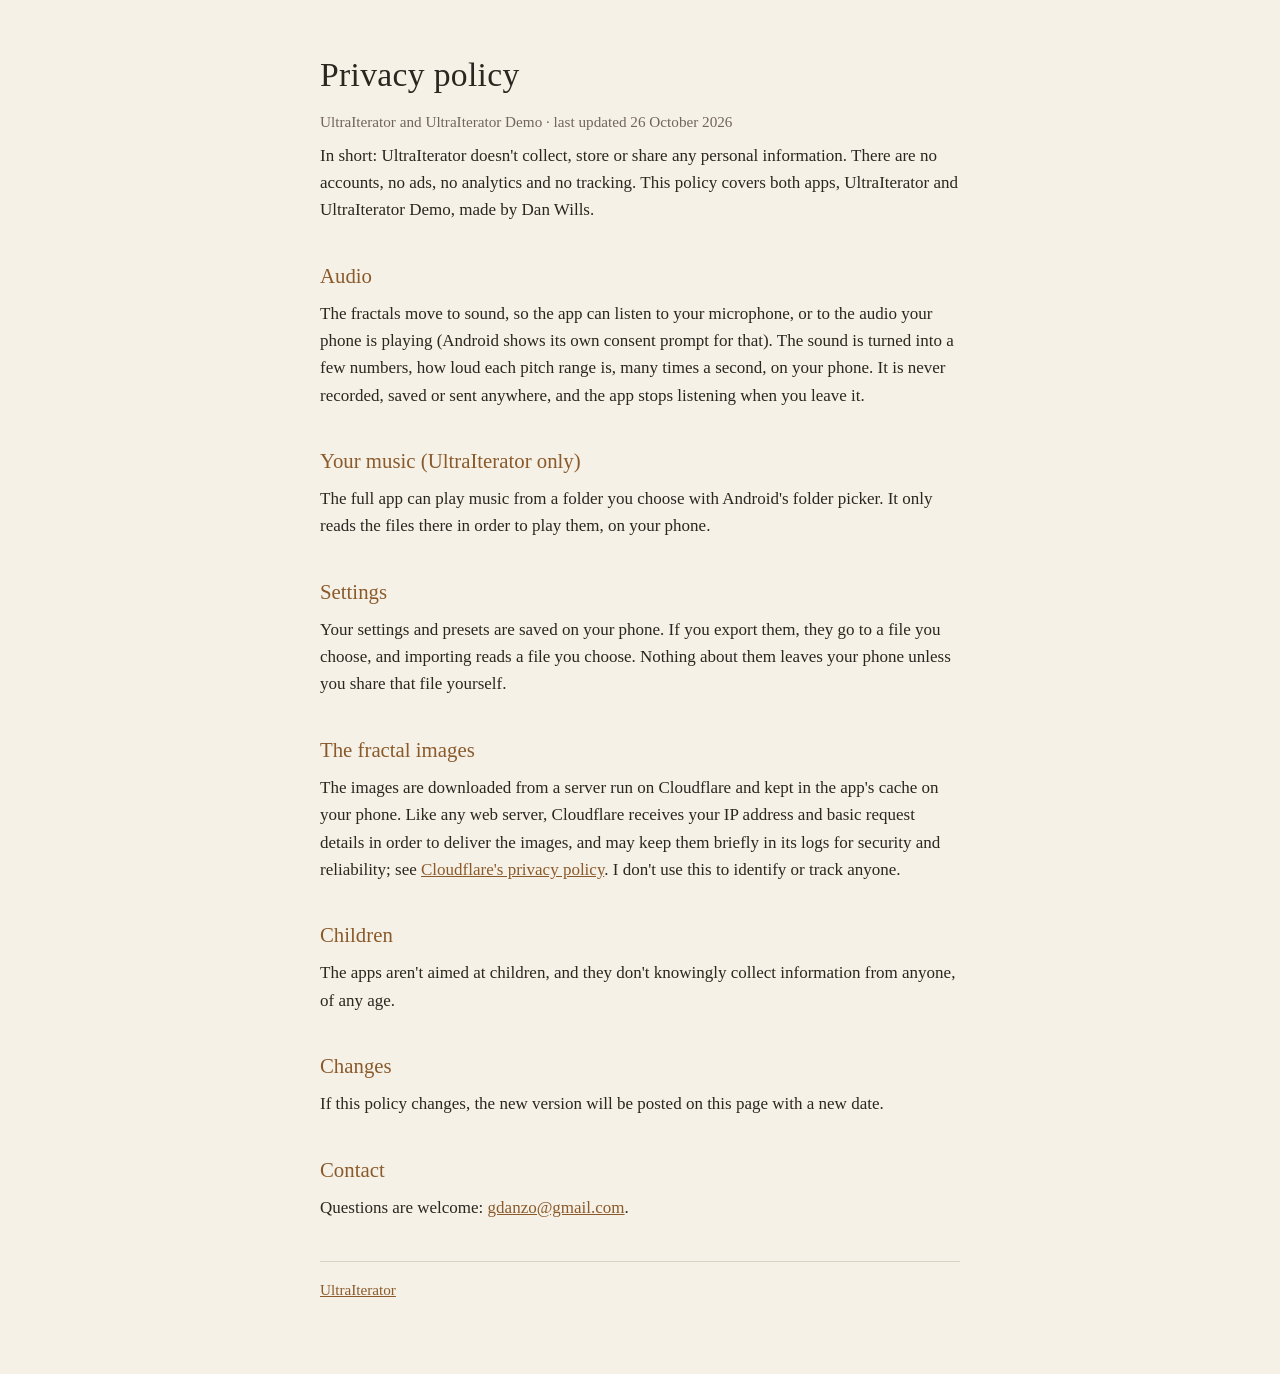
==== privacy/index.html @ 4a794d89 "UltraIterator's web pages: a home page and the privacy policy. Co-Authored-By: Claude Opus 5.5 <nore" ====
<!doctype html>
<html lang="en">
<head>
<meta charset="utf-8">
<meta name="viewport" content="width=device-width, initial-scale=1">
<title>UltraIterator Privacy</title>
<link rel="stylesheet" href="../style.css">
</head>
<body>
<main>
<h1>Privacy policy</h1>
<p class="muted">UltraIterator and UltraIterator Demo · last updated 26 October 2026</p>

<p>In short: UltraIterator doesn't collect, store or share any personal information. There are no accounts, no ads, no analytics and no tracking. This policy covers both apps, UltraIterator and UltraIterator Demo, made by Dan Wills.</p>

<h2>Audio</h2>
<p>The fractals move to sound, so the app can listen to your microphone, or to the audio your phone is playing (Android shows its own consent prompt for that). The sound is turned into a few numbers, how loud each pitch range is, many times a second, on your phone. It is never recorded, saved or sent anywhere, and the app stops listening when you leave it.</p>

<h2>Your music (UltraIterator only)</h2>
<p>The full app can play music from a folder you choose with Android's folder picker. It only reads the files there in order to play them, on your phone.</p>

<h2>Settings</h2>
<p>Your settings and presets are saved on your phone. If you export them, they go to a file you choose, and importing reads a file you choose. Nothing about them leaves your phone unless you share that file yourself.</p>

<h2>The fractal images</h2>
<p>The images are downloaded from a server run on Cloudflare and kept in the app's cache on your phone. Like any web server, Cloudflare receives your IP address and basic request details in order to deliver the images, and may keep them briefly in its logs for security and reliability; see <a href="https://www.cloudflare.com/privacypolicy/">Cloudflare's privacy policy</a>. I don't use this to identify or track anyone.</p>

<h2>Children</h2>
<p>The apps aren't aimed at children, and they don't knowingly collect information from anyone, of any age.</p>

<h2>Changes</h2>
<p>If this policy changes, the new version will be posted on this page with a new date.</p>

<h2>Contact</h2>
<p>Questions are welcome: <a href="mailto:gdanzo@gmail.com">gdanzo@gmail.com</a>.</p>
<hr>
<p class="muted"><a href="../">UltraIterator</a></p>
</main>
</body>
</html>
---- style.css ----
:root { --bg: #f6f1e7; --fg: #2b2620; --muted: #6f655a; --accent: #8a5a2b; --rule: #ddd3c3; }
@media (prefers-color-scheme: dark) { :root { --bg: #15120f; --fg: #ece4d8; --muted: #a39686; --accent: #d9a46a; --rule: #3a322a; } }
* { box-sizing: border-box; }
body { margin: 0; background: var(--bg); color: var(--fg); font: 17px/1.6 Georgia, "Iowan Old Style", serif; }
main { max-width: 42rem; margin: 0 auto; padding: 3rem 1rem 4rem; }
h1 { font-weight: normal; font-size: 2.1rem; margin: 0 0 .25rem; letter-spacing: .01em; }
h2 { font-weight: normal; font-size: 1.3rem; margin: 2.2rem 0 .4rem; color: var(--accent); }
p, li { margin: .5rem 0; }
.muted { color: var(--muted); font-size: .95rem; }
a { color: var(--accent); }
hr { border: 0; border-top: 1px solid var(--rule); margin: 2.5rem 0 1rem; }
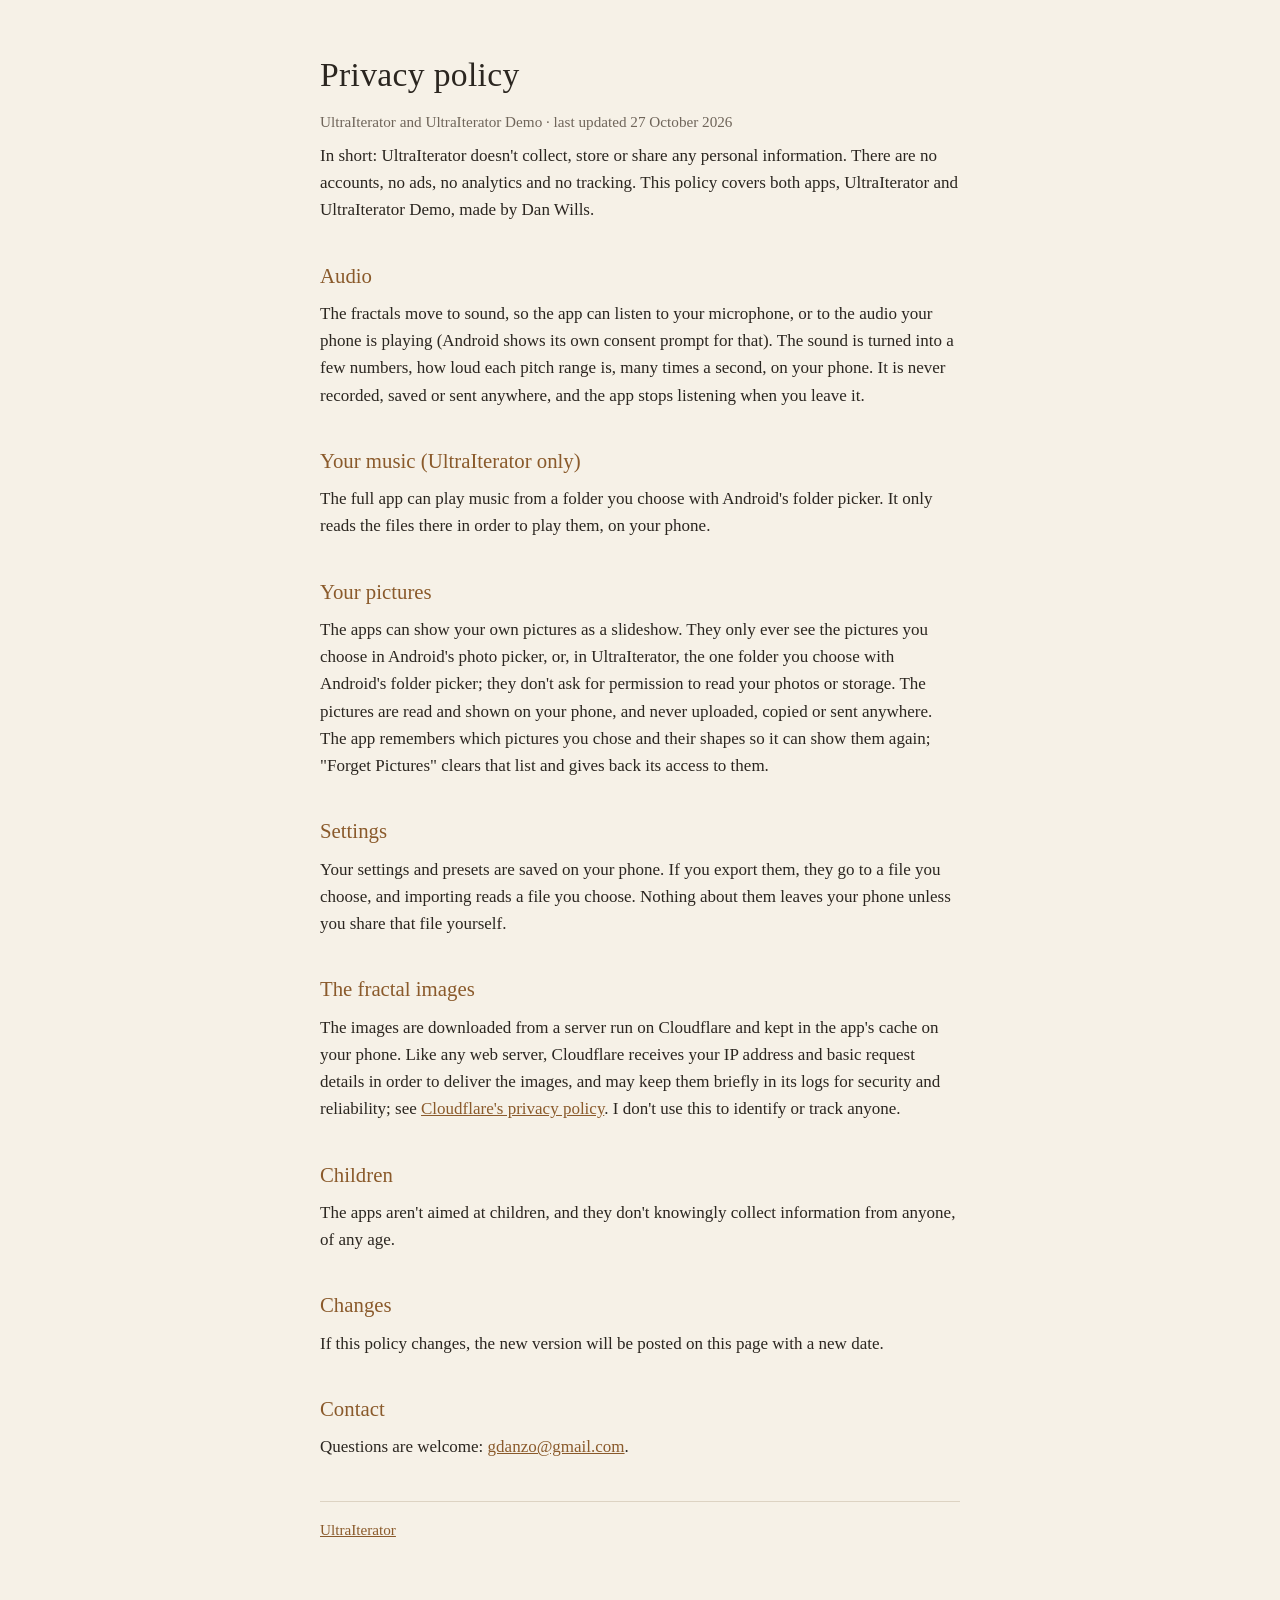
==== commit 090a70ff: "Privacy: a section on Your pictures (My Pictures, from 0.8). Co-Authored-By: Claude Opus 5.5 <norepl" ====
--- a/privacy/index.html
+++ b/privacy/index.html
@@ -9,7 +9,7 @@
 <body>
 <main>
 <h1>Privacy policy</h1>
-<p class="muted">UltraIterator and UltraIterator Demo · last updated 26 October 2026</p>
+<p class="muted">UltraIterator and UltraIterator Demo · last updated 27 October 2026</p>
 
 <p>In short: UltraIterator doesn't collect, store or share any personal information. There are no accounts, no ads, no analytics and no tracking. This policy covers both apps, UltraIterator and UltraIterator Demo, made by Dan Wills.</p>
 
@@ -18,6 +18,9 @@
 
 <h2>Your music (UltraIterator only)</h2>
 <p>The full app can play music from a folder you choose with Android's folder picker. It only reads the files there in order to play them, on your phone.</p>
+
+<h2>Your pictures</h2>
+<p>The apps can show your own pictures as a slideshow. They only ever see the pictures you choose in Android's photo picker, or, in UltraIterator, the one folder you choose with Android's folder picker; they don't ask for permission to read your photos or storage. The pictures are read and shown on your phone, and never uploaded, copied or sent anywhere. The app remembers which pictures you chose and their shapes so it can show them again; "Forget Pictures" clears that list and gives back its access to them.</p>
 
 <h2>Settings</h2>
 <p>Your settings and presets are saved on your phone. If you export them, they go to a file you choose, and importing reads a file you choose. Nothing about them leaves your phone unless you share that file yourself.</p>
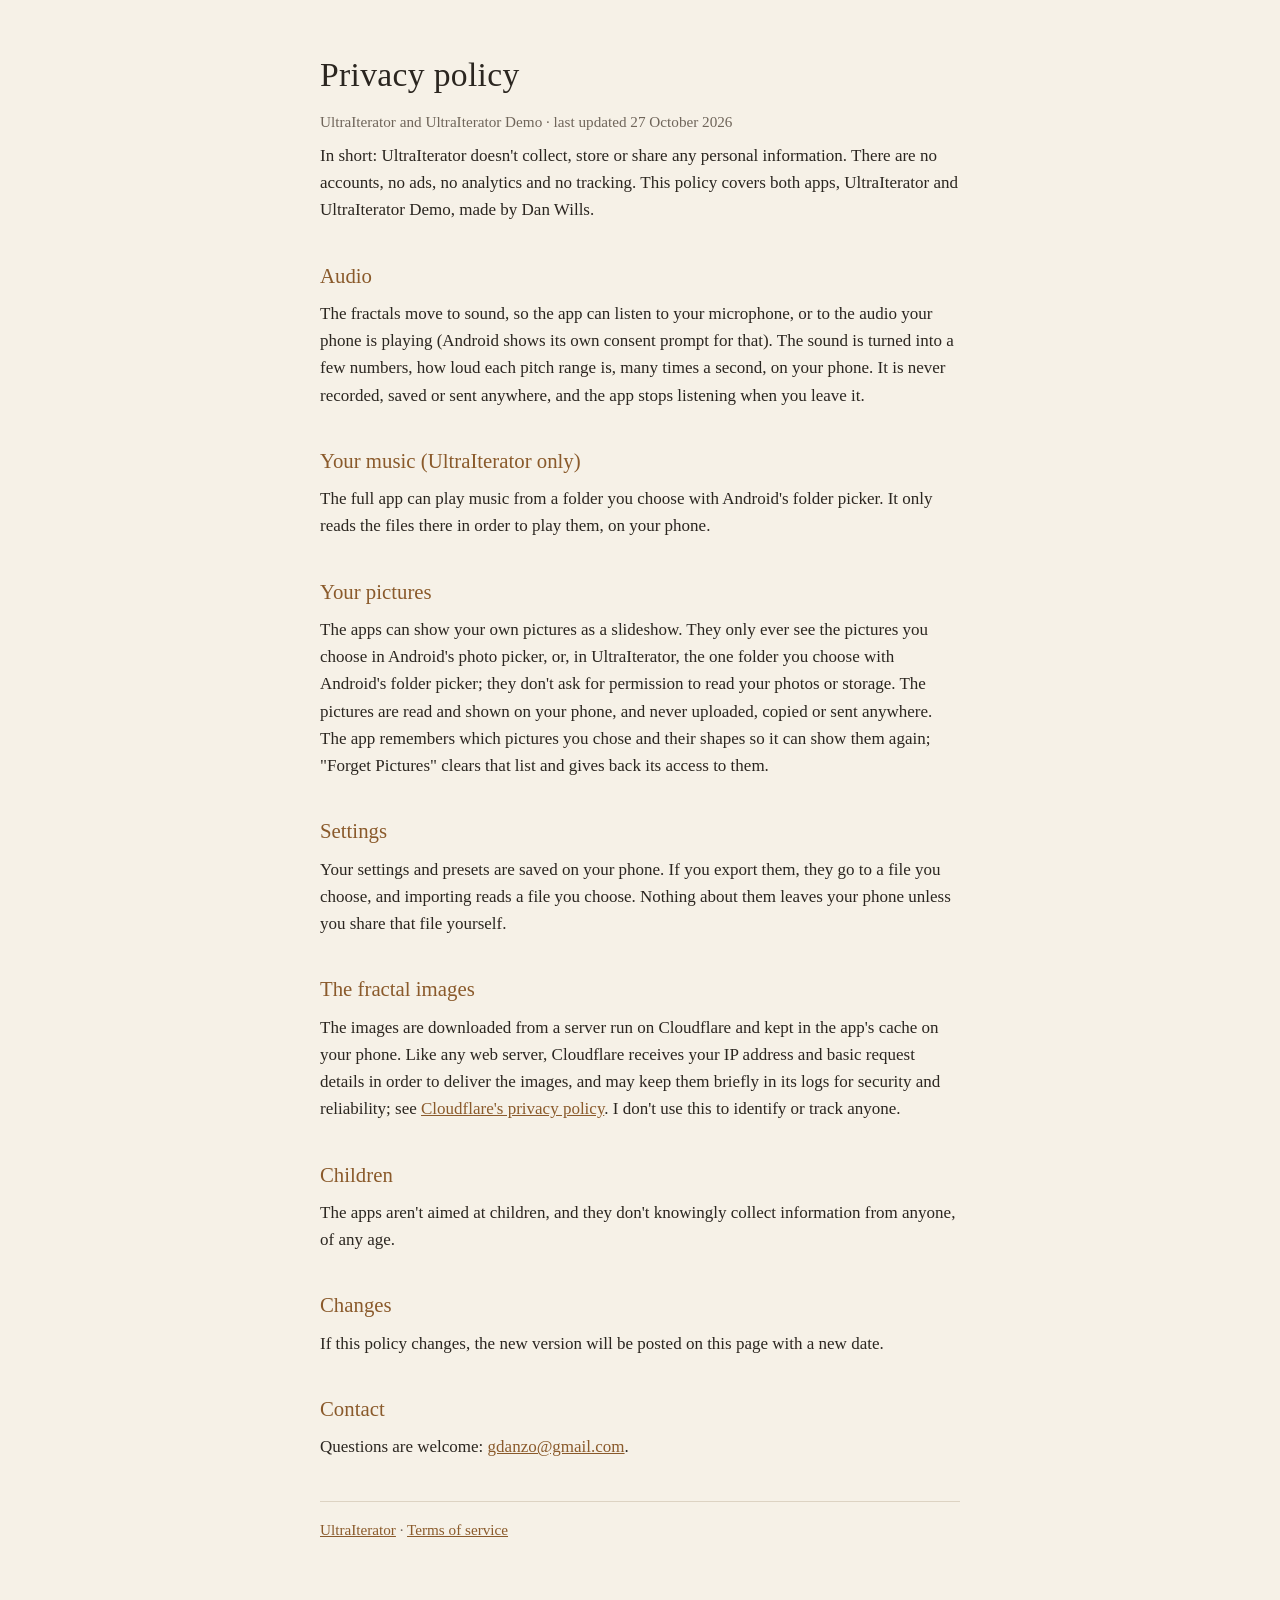
==== commit 1380d01f: "Terms of service page (for Play's trader status), linked from home and privacy. Co-Authored-By: Clau" ====
--- a/privacy/index.html
+++ b/privacy/index.html
@@ -37,7 +37,7 @@
 <h2>Contact</h2>
 <p>Questions are welcome: <a href="mailto:gdanzo@gmail.com">gdanzo@gmail.com</a>.</p>
 <hr>
-<p class="muted"><a href="../">UltraIterator</a></p>
+<p class="muted"><a href="../">UltraIterator</a> · <a href="../terms/">Terms of service</a></p>
 </main>
 </body>
 </html>
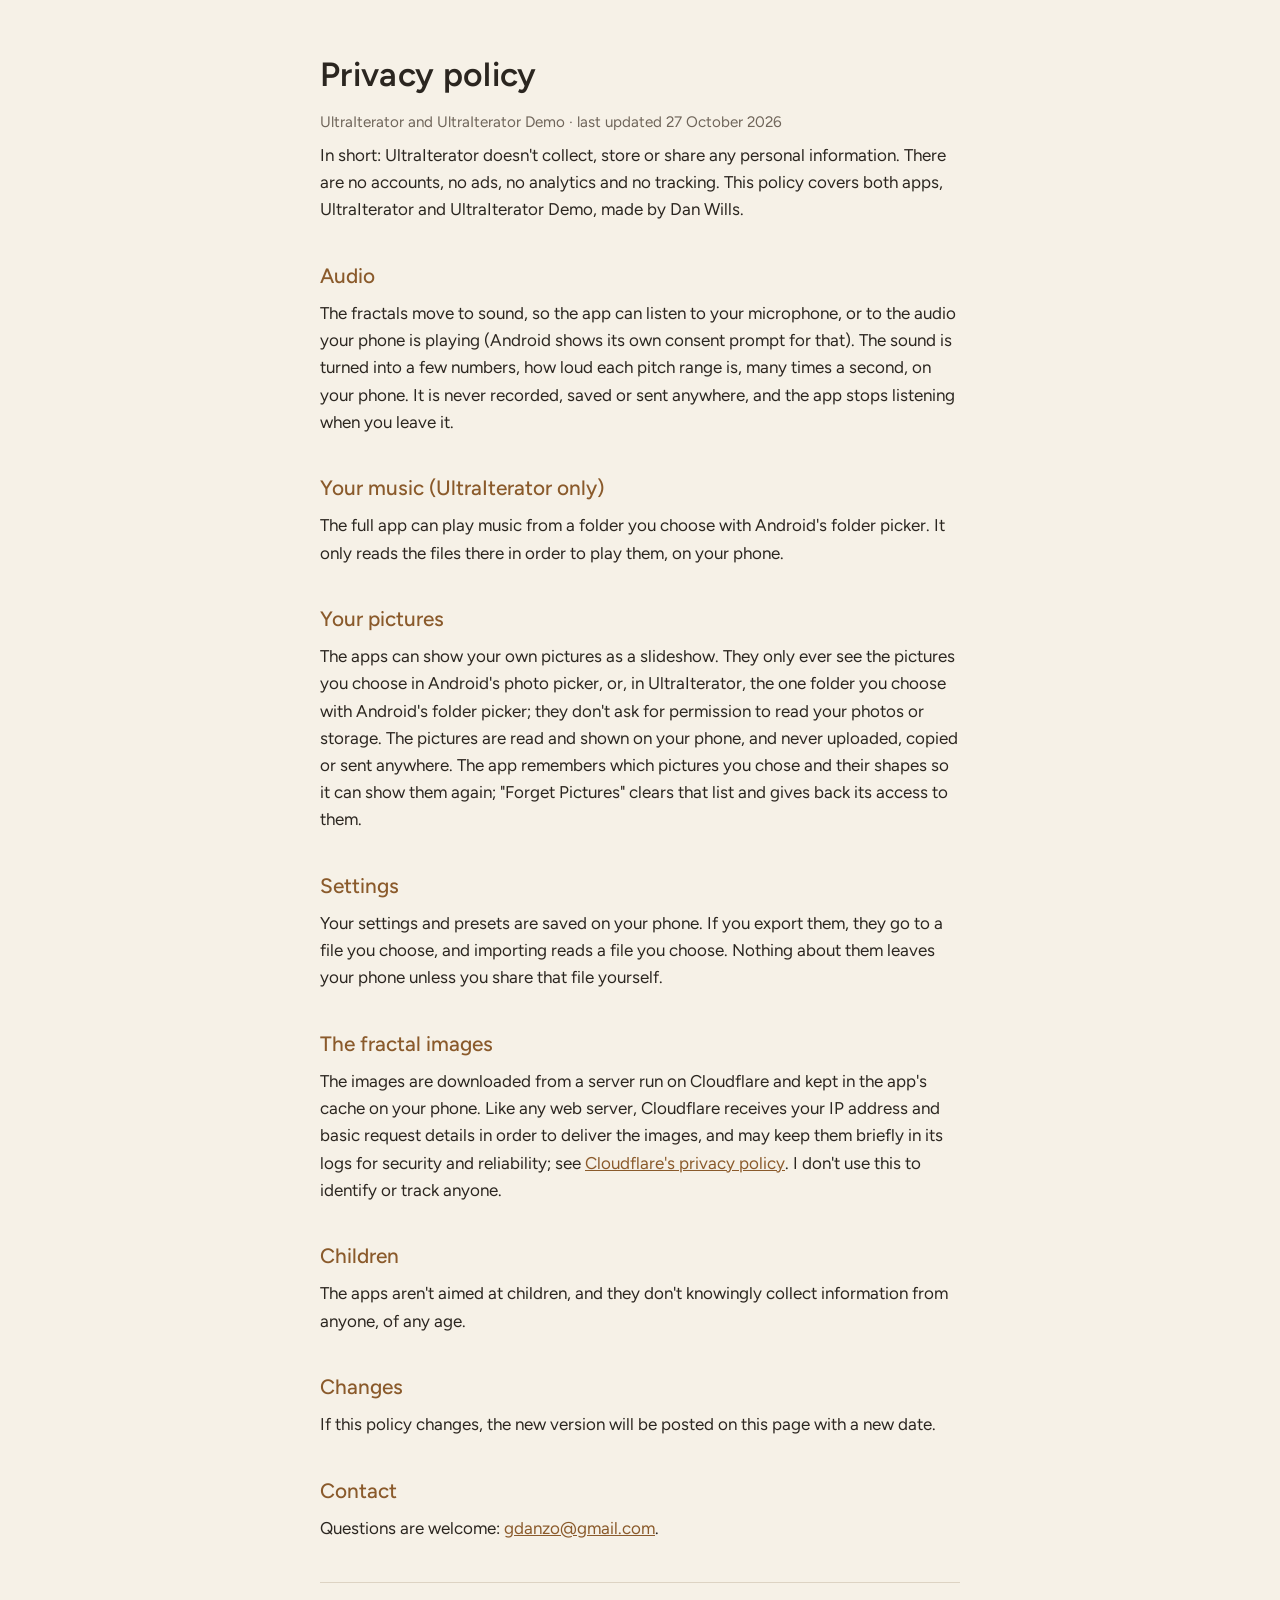
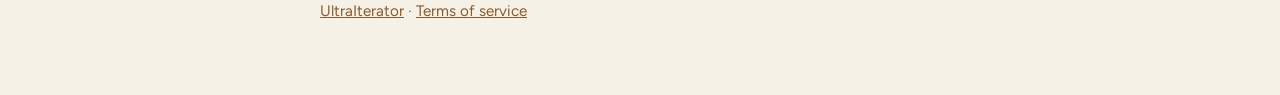
==== commit 6f2e47c9: "Site in a sans-serif (Figtree, system sans fallback), home, privacy and terms; the title in two weig" ====
--- a/privacy/index.html
+++ b/privacy/index.html
@@ -4,6 +4,9 @@
 <meta charset="utf-8">
 <meta name="viewport" content="width=device-width, initial-scale=1">
 <title>UltraIterator Privacy</title>
+<link rel="preconnect" href="https://fonts.googleapis.com">
+<link rel="preconnect" href="https://fonts.gstatic.com" crossorigin>
+<link rel="stylesheet" href="https://fonts.googleapis.com/css2?family=Figtree:ital,wght@0,300..700;1,300..700&display=swap">
 <link rel="stylesheet" href="../style.css">
 </head>
 <body>
--- a/style.css
+++ b/style.css
@@ -1,10 +1,10 @@
 :root { --bg: #f6f1e7; --fg: #2b2620; --muted: #6f655a; --accent: #8a5a2b; --rule: #ddd3c3; }
 @media (prefers-color-scheme: dark) { :root { --bg: #15120f; --fg: #ece4d8; --muted: #a39686; --accent: #d9a46a; --rule: #3a322a; } }
 * { box-sizing: border-box; }
-body { margin: 0; background: var(--bg); color: var(--fg); font: 17px/1.6 Georgia, "Iowan Old Style", serif; }
+body { margin: 0; background: var(--bg); color: var(--fg); font: 17px/1.6 Figtree, system-ui, -apple-system, "Segoe UI", Roboto, "Helvetica Neue", Arial, sans-serif; }
 main { max-width: 42rem; margin: 0 auto; padding: 3rem 1rem 4rem; }
-h1 { font-weight: normal; font-size: 2.1rem; margin: 0 0 .25rem; letter-spacing: .01em; }
-h2 { font-weight: normal; font-size: 1.3rem; margin: 2.2rem 0 .4rem; color: var(--accent); }
+h1 { font-weight: 600; font-size: 2.1rem; margin: 0 0 .25rem; letter-spacing: .01em; }
+h2 { font-weight: 500; font-size: 1.3rem; margin: 2.2rem 0 .4rem; color: var(--accent); }
 p, li { margin: .5rem 0; }
 .muted { color: var(--muted); font-size: .95rem; }
 a { color: var(--accent); }
